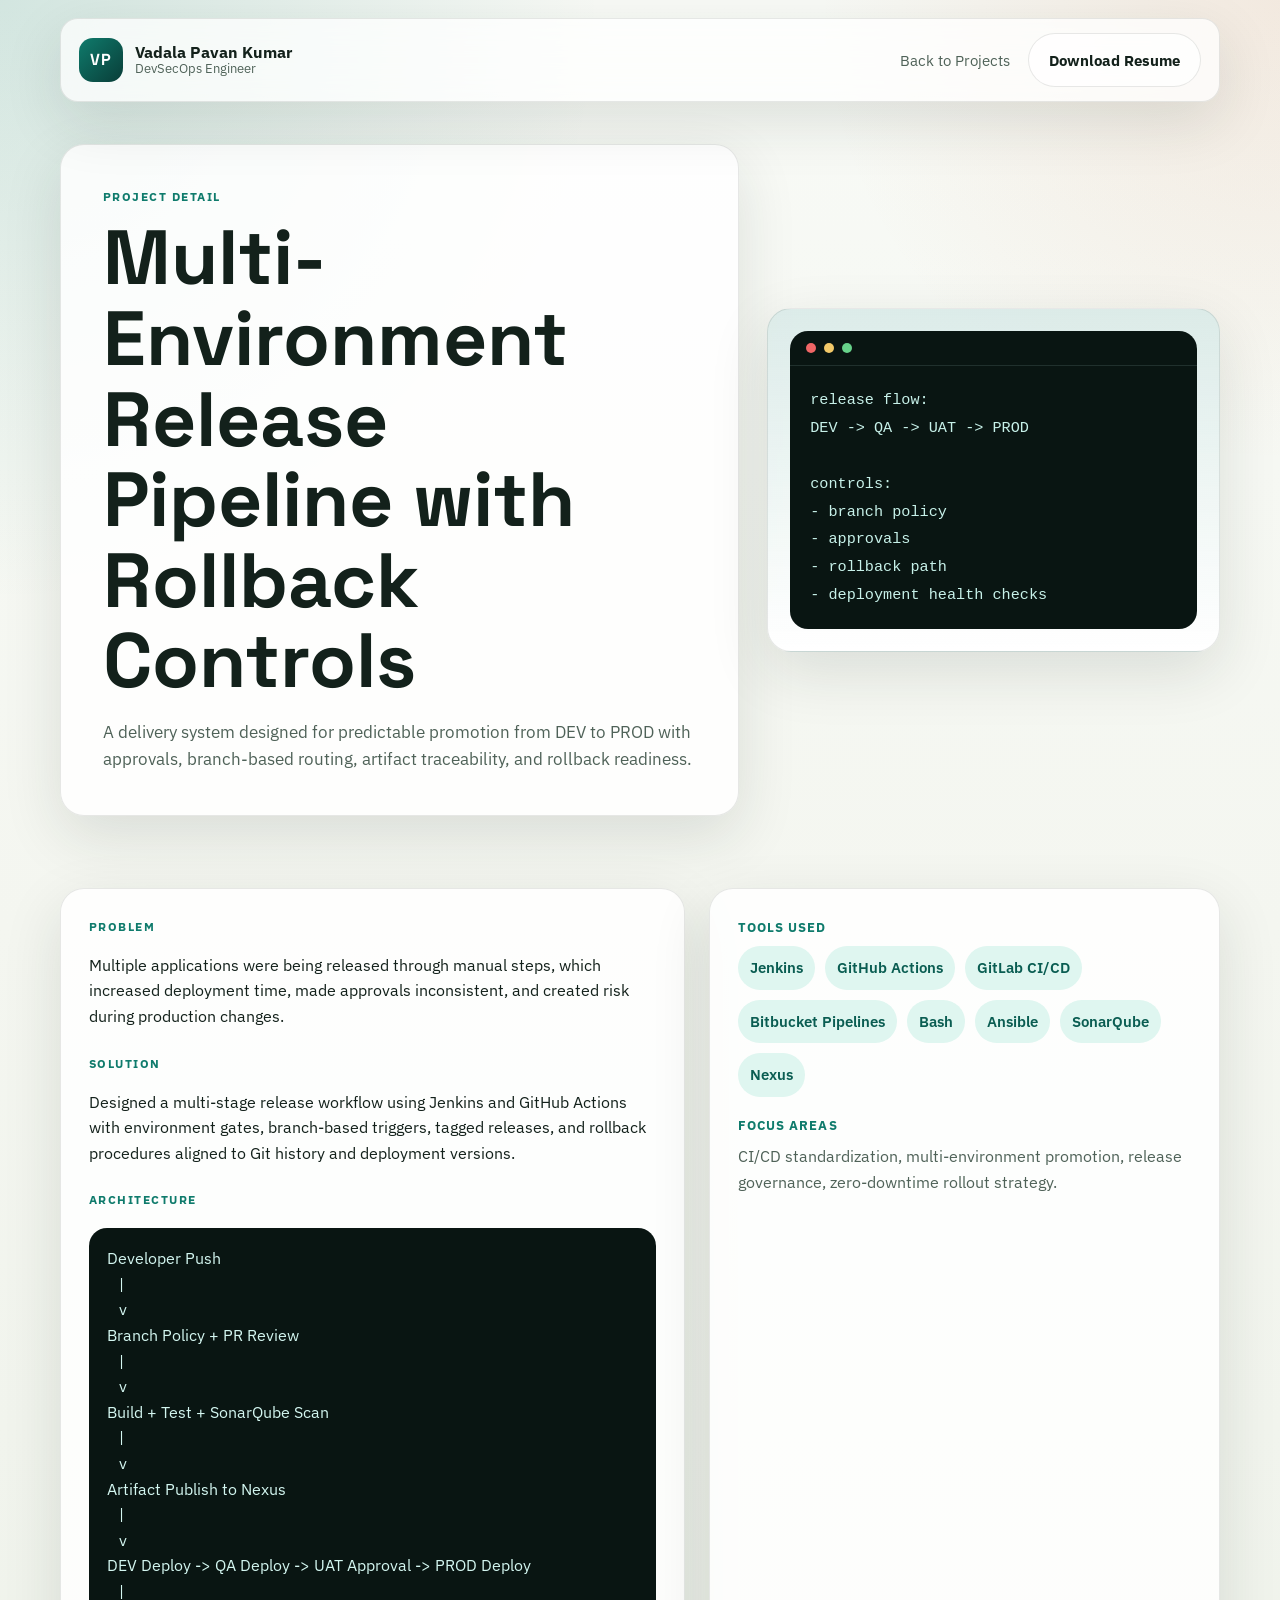
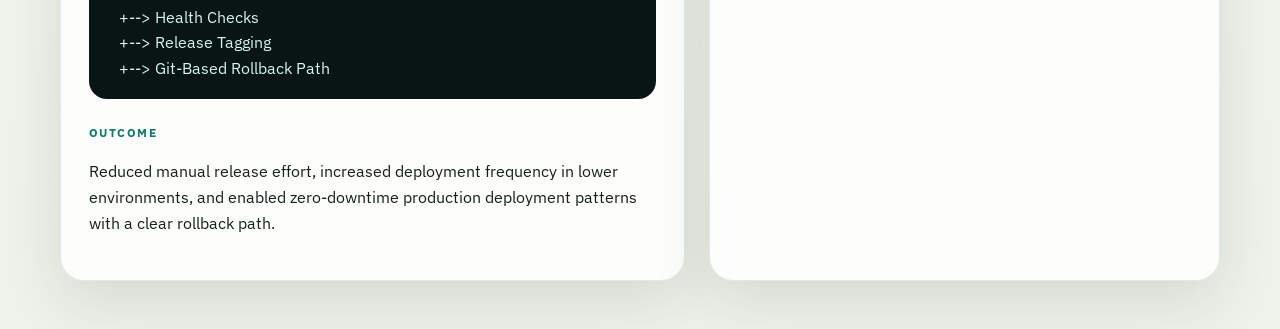
==== projects/cicd-pipeline/index.html @ 9740963d "Fix GitHub Pages structure" ====
<!DOCTYPE html>
<html lang="en">
<head>
  <meta charset="UTF-8">
  <meta name="viewport" content="width=device-width, initial-scale=1.0">
  <meta name="description" content="CI/CD pipeline project by Vadala Pavan Kumar.">
  <title>CI/CD Pipeline System | Vadala Pavan Kumar</title>
  <link rel="preconnect" href="https://fonts.googleapis.com">
  <link rel="preconnect" href="https://fonts.gstatic.com" crossorigin>
  <link href="https://fonts.googleapis.com/css2?family=IBM+Plex+Sans:wght@400;500;600;700&family=Space+Grotesk:wght@500;700&display=swap" rel="stylesheet">
  <link rel="stylesheet" href="../../assets/css/main.css">
</head>
<body data-page="project" data-project="cicd-pipeline">
  <div class="site-shell">
    <header class="topbar">
      <a class="brand" href="../../index.html">
        <span class="brand-mark">VP</span>
        <span class="brand-copy">
          <strong>Vadala Pavan Kumar</strong>
          <span>DevSecOps Engineer</span>
        </span>
      </a>
      <nav class="site-nav open">
        <a href="../../index.html#projects">Back to Projects</a>
        <a href="../../resume.pdf" download class="btn">Download Resume</a>
      </nav>
    </header>

    <main>
      <section class="hero project-hero section">
        <div class="hero-copy">
          <p class="eyebrow">Project Detail</p>
          <h1 data-project="title"></h1>
          <p class="hero-tagline" data-project="summary"></p>
        </div>
        <aside class="hero-panel">
          <div class="terminal-card">
            <div class="terminal-head">
              <span></span>
              <span></span>
              <span></span>
            </div>
            <pre class="terminal-body"><code>release flow:
DEV -> QA -> UAT -> PROD

controls:
- branch policy
- approvals
- rollback path
- deployment health checks</code></pre>
          </div>
        </aside>
      </section>

      <section class="section">
        <div class="project-layout">
          <article class="project-body">
            <p class="eyebrow">Problem</p>
            <p data-project="problem"></p>
            <p class="eyebrow" style="margin-top:24px;">Solution</p>
            <p data-project="solution"></p>
            <p class="eyebrow" style="margin-top:24px;">Architecture</p>
            <div class="architecture"><code data-project="architecture"></code></div>
            <p class="eyebrow" style="margin-top:24px;">Outcome</p>
            <p data-project="outcome"></p>
          </article>

          <aside class="project-side">
            <dl>
              <dt>Tools Used</dt>
              <dd>
                <div class="project-tools" data-project="tools"></div>
              </dd>
              <dt>Focus Areas</dt>
              <dd>CI/CD standardization, multi-environment promotion, release governance, zero-downtime rollout strategy.</dd>
            </dl>
          </aside>
        </div>
      </section>
    </main>
  </div>

  <script src="../../assets/js/main.js" defer></script>
</body>
</html>
---- assets/css/main.css ----
:root {
  --bg: #f4f6f0;
  --panel: rgba(255, 255, 255, 0.84);
  --panel-strong: #ffffff;
  --text: #13211b;
  --muted: #4f6258;
  --line: rgba(19, 33, 27, 0.1);
  --accent: #0f7b6c;
  --accent-strong: #0a5d52;
  --accent-soft: #dff6f0;
  --warm: #c96f3b;
  --shadow: 0 20px 60px rgba(26, 42, 33, 0.12);
  --radius: 24px;
  --max-width: 1160px;
}

* {
  box-sizing: border-box;
}

html {
  scroll-behavior: smooth;
}

body {
  margin: 0;
  font-family: "IBM Plex Sans", sans-serif;
  color: var(--text);
  background:
    radial-gradient(circle at top left, rgba(15, 123, 108, 0.16), transparent 26%),
    radial-gradient(circle at top right, rgba(201, 111, 59, 0.12), transparent 20%),
    linear-gradient(180deg, #f8faf6 0%, var(--bg) 48%, #eef2ea 100%);
  line-height: 1.6;
}

img {
  max-width: 100%;
  display: block;
}

a {
  color: inherit;
  text-decoration: none;
}

.site-shell {
  width: min(calc(100% - 32px), var(--max-width));
  margin: 0 auto;
  padding-bottom: 48px;
}

.topbar {
  position: sticky;
  top: 12px;
  z-index: 20;
  display: flex;
  align-items: center;
  justify-content: space-between;
  gap: 24px;
  margin: 18px 0 0;
  padding: 14px 18px;
  border: 1px solid var(--line);
  border-radius: 18px;
  background: rgba(255, 255, 255, 0.72);
  backdrop-filter: blur(16px);
  box-shadow: var(--shadow);
}

.brand {
  display: flex;
  align-items: center;
  gap: 12px;
}

.brand-mark {
  display: inline-flex;
  align-items: center;
  justify-content: center;
  width: 44px;
  height: 44px;
  border-radius: 14px;
  background: linear-gradient(135deg, var(--accent) 0%, #093d38 100%);
  color: #fff;
  font-family: "Space Grotesk", sans-serif;
  font-weight: 700;
  letter-spacing: 0.04em;
}

.brand-copy {
  display: flex;
  flex-direction: column;
  line-height: 1.15;
}

.brand-copy strong {
  font-size: 0.98rem;
}

.brand-copy span:last-child {
  color: var(--muted);
  font-size: 0.84rem;
}

.site-nav {
  display: flex;
  align-items: center;
  gap: 18px;
  font-size: 0.95rem;
  color: var(--muted);
}

.site-nav a:hover,
.site-nav a:focus-visible {
  color: var(--accent);
}

.nav-toggle {
  display: none;
  border: 0;
  background: transparent;
  padding: 0;
}

.nav-toggle span {
  display: block;
  width: 24px;
  height: 2px;
  background: var(--text);
  margin: 5px 0;
}

.section {
  padding: 72px 0 0;
}

.hero {
  display: grid;
  grid-template-columns: 1.2fr 0.8fr;
  gap: 28px;
  align-items: center;
  min-height: calc(100vh - 120px);
}

.hero-copy,
.hero-panel,
.about-card,
.contact-card,
.timeline-item,
.skill-group,
.project-card,
.achievement-card {
  border: 1px solid var(--line);
  border-radius: var(--radius);
  background: var(--panel);
  box-shadow: var(--shadow);
}

.hero-copy {
  padding: 42px;
}

.hero-panel {
  padding: 22px;
  background:
    linear-gradient(180deg, rgba(15, 123, 108, 0.14), rgba(255, 255, 255, 0.76)),
    var(--panel);
}

.eyebrow {
  margin: 0 0 10px;
  color: var(--accent);
  text-transform: uppercase;
  letter-spacing: 0.12em;
  font-size: 0.78rem;
  font-weight: 700;
}

h1,
h2,
h3 {
  margin: 0;
  font-family: "Space Grotesk", sans-serif;
  line-height: 1.05;
}

h1 {
  font-size: clamp(2.6rem, 6vw, 4.8rem);
}

h2 {
  font-size: clamp(1.8rem, 4vw, 3rem);
}

.hero-title {
  margin: 16px 0 0;
  font-size: 1.18rem;
  font-weight: 600;
  color: var(--warm);
}

.hero-tagline {
  margin: 18px 0 0;
  max-width: 640px;
  font-size: 1.05rem;
  color: var(--muted);
}

.hero-actions {
  display: flex;
  flex-wrap: wrap;
  gap: 14px;
  margin-top: 28px;
}

.button {
  display: inline-flex;
  align-items: center;
  justify-content: center;
  min-width: 170px;
  padding: 14px 20px;
  border-radius: 999px;
  border: 1px solid transparent;
  font-weight: 700;
  transition: transform 0.2s ease, border-color 0.2s ease, background 0.2s ease;
}

.button:hover,
.button:focus-visible {
  transform: translateY(-2px);
}

.button.primary {
  background: linear-gradient(135deg, var(--accent) 0%, var(--accent-strong) 100%);
  color: #fff;
}

.button.secondary {
  border-color: var(--line);
  background: rgba(255, 255, 255, 0.7);
}

.btn {
  display: inline-flex;
  align-items: center;
  justify-content: center;
  min-width: 170px;
  padding: 14px 20px;
  border-radius: 999px;
  border: 1px solid var(--line);
  background: rgba(255, 255, 255, 0.7);
  color: var(--text);
  font-weight: 700;
  transition: transform 0.2s ease, border-color 0.2s ease, background 0.2s ease;
}

.btn:hover,
.btn:focus-visible {
  transform: translateY(-2px);
  border-color: rgba(15, 123, 108, 0.3);
}

.hero-stats {
  display: grid;
  grid-template-columns: repeat(3, minmax(0, 1fr));
  gap: 14px;
  margin: 30px 0 0;
}

.hero-stats div {
  padding: 16px;
  border-radius: 18px;
  background: var(--panel-strong);
  border: 1px solid var(--line);
}

.hero-stats dt {
  font-family: "Space Grotesk", sans-serif;
  font-size: 1.4rem;
  font-weight: 700;
}

.hero-stats dd {
  margin: 6px 0 0;
  color: var(--muted);
  font-size: 0.92rem;
}

.terminal-card {
  overflow: hidden;
  border-radius: 18px;
  background: #091512;
  color: #c7f1e9;
}

.terminal-head {
  display: flex;
  gap: 8px;
  padding: 12px 16px;
  border-bottom: 1px solid rgba(199, 241, 233, 0.12);
}

.terminal-head span {
  width: 10px;
  height: 10px;
  border-radius: 999px;
}

.terminal-head span:nth-child(1) {
  background: #f06666;
}

.terminal-head span:nth-child(2) {
  background: #f3c969;
}

.terminal-head span:nth-child(3) {
  background: #67d28a;
}

.terminal-body {
  margin: 0;
  padding: 20px;
  white-space: pre-wrap;
  font-family: "IBM Plex Sans", monospace;
  font-size: 0.95rem;
  line-height: 1.7;
}

.section-heading {
  display: flex;
  align-items: end;
  justify-content: space-between;
  gap: 24px;
  margin-bottom: 24px;
}

.about-card,
.contact-card {
  padding: 30px;
}

.about-card p,
.contact-intro {
  margin: 0;
  font-size: 1.05rem;
  color: var(--muted);
}

.skill-groups,
.project-grid,
.achievement-grid {
  display: grid;
  grid-template-columns: repeat(3, minmax(0, 1fr));
  gap: 20px;
}

.skill-group,
.project-card,
.achievement-card {
  padding: 24px;
}

.skill-group h3,
.project-card h3,
.achievement-card h3,
.timeline-header h3 {
  font-size: 1.3rem;
  margin-bottom: 12px;
}

.chip-list,
.project-tools,
.contact-list {
  display: flex;
  flex-wrap: wrap;
  gap: 10px;
}

.chip,
.project-tools span,
.contact-item {
  display: inline-flex;
  align-items: center;
  gap: 8px;
  padding: 10px 12px;
  border-radius: 999px;
  background: var(--accent-soft);
  color: var(--accent-strong);
  font-size: 0.92rem;
  font-weight: 600;
}

.timeline {
  display: grid;
  gap: 18px;
}

.timeline-item {
  padding: 28px;
}

.timeline-header {
  display: flex;
  align-items: start;
  justify-content: space-between;
  gap: 20px;
}

.timeline-meta {
  color: var(--muted);
  font-size: 0.95rem;
}

.timeline-projects {
  margin: 12px 0 0;
  color: var(--warm);
  font-weight: 600;
}

.impact-list,
.project-body ul,
.contact-list {
  margin: 18px 0 0;
  padding: 0;
  list-style: none;
}

.impact-list li,
.project-body li {
  position: relative;
  padding-left: 18px;
  margin-top: 10px;
  color: var(--muted);
}

.impact-list li::before,
.project-body li::before {
  content: "";
  position: absolute;
  left: 0;
  top: 11px;
  width: 8px;
  height: 8px;
  border-radius: 999px;
  background: var(--accent);
}

.project-card {
  display: flex;
  flex-direction: column;
  gap: 16px;
  transition: transform 0.25s ease, box-shadow 0.25s ease, border-color 0.25s ease;
}

.project-card:hover,
.project-card:focus-within {
  transform: translateY(-6px);
  border-color: rgba(15, 123, 108, 0.26);
  box-shadow: 0 26px 64px rgba(15, 123, 108, 0.16);
}

.project-card p,
.achievement-card p {
  margin: 0;
  color: var(--muted);
}

.project-card .button-link {
  display: inline-flex;
  align-items: center;
  gap: 8px;
  margin-top: auto;
  color: var(--accent);
  font-weight: 700;
}

.achievement-card {
  background:
    linear-gradient(180deg, rgba(201, 111, 59, 0.08), rgba(255, 255, 255, 0.88)),
    var(--panel);
}

.contact-card {
  display: grid;
  grid-template-columns: 1.1fr 0.9fr;
  gap: 22px;
}

.resume-card {
  display: grid;
  grid-template-columns: 1.1fr auto;
  align-items: center;
  gap: 24px;
  padding: 30px;
  border: 1px solid var(--line);
  border-radius: var(--radius);
  background: var(--panel);
  box-shadow: var(--shadow);
}

.resume-card img {
  border-radius: 18px;
  border: 1px solid var(--line);
  background: #fff;
  padding: 12px;
}

.resume-copy {
  margin: 12px 0 0;
  color: var(--muted);
}

.contact-list {
  margin: 0;
}

.contact-item {
  background: var(--panel-strong);
  border: 1px solid var(--line);
}

.footer {
  padding: 38px 0 12px;
  color: var(--muted);
  text-align: center;
}

.project-hero {
  padding-top: 42px;
  min-height: auto;
}

.project-layout {
  display: grid;
  grid-template-columns: 1.1fr 0.9fr;
  gap: 24px;
}

.project-body,
.project-side {
  padding: 28px;
  border: 1px solid var(--line);
  border-radius: var(--radius);
  background: var(--panel);
  box-shadow: var(--shadow);
}

.project-side dl {
  margin: 0;
}

.project-side dt {
  font-size: 0.84rem;
  text-transform: uppercase;
  letter-spacing: 0.08em;
  color: var(--accent);
  font-weight: 700;
  margin-top: 18px;
}

.project-side dt:first-child {
  margin-top: 0;
}

.project-side dd {
  margin: 8px 0 0;
  color: var(--muted);
}

.architecture {
  margin-top: 18px;
  padding: 18px;
  border-radius: 18px;
  background: #091512;
  color: #d3f6f0;
  overflow-x: auto;
}

.architecture code {
  font-family: "IBM Plex Sans", monospace;
  white-space: pre;
}

@media (max-width: 980px) {
  .hero,
  .project-layout,
  .contact-card,
  .resume-card,
  .skill-groups,
  .project-grid,
  .achievement-grid {
    grid-template-columns: 1fr;
  }

  .hero {
    min-height: auto;
    padding-top: 48px;
  }

  .hero-copy {
    padding: 30px;
  }
}

@media (max-width: 760px) {
  .site-shell {
    width: min(calc(100% - 20px), var(--max-width));
  }

  .topbar {
    flex-wrap: wrap;
  }

  .nav-toggle {
    display: inline-block;
    margin-left: auto;
  }

  .site-nav {
    display: none;
    width: 100%;
    flex-direction: column;
    align-items: flex-start;
    padding-top: 8px;
  }

  .site-nav.open {
    display: flex;
  }

  .hero-stats {
    grid-template-columns: 1fr;
  }

  .section {
    padding-top: 56px;
  }

  .section-heading {
    align-items: start;
    flex-direction: column;
  }
}
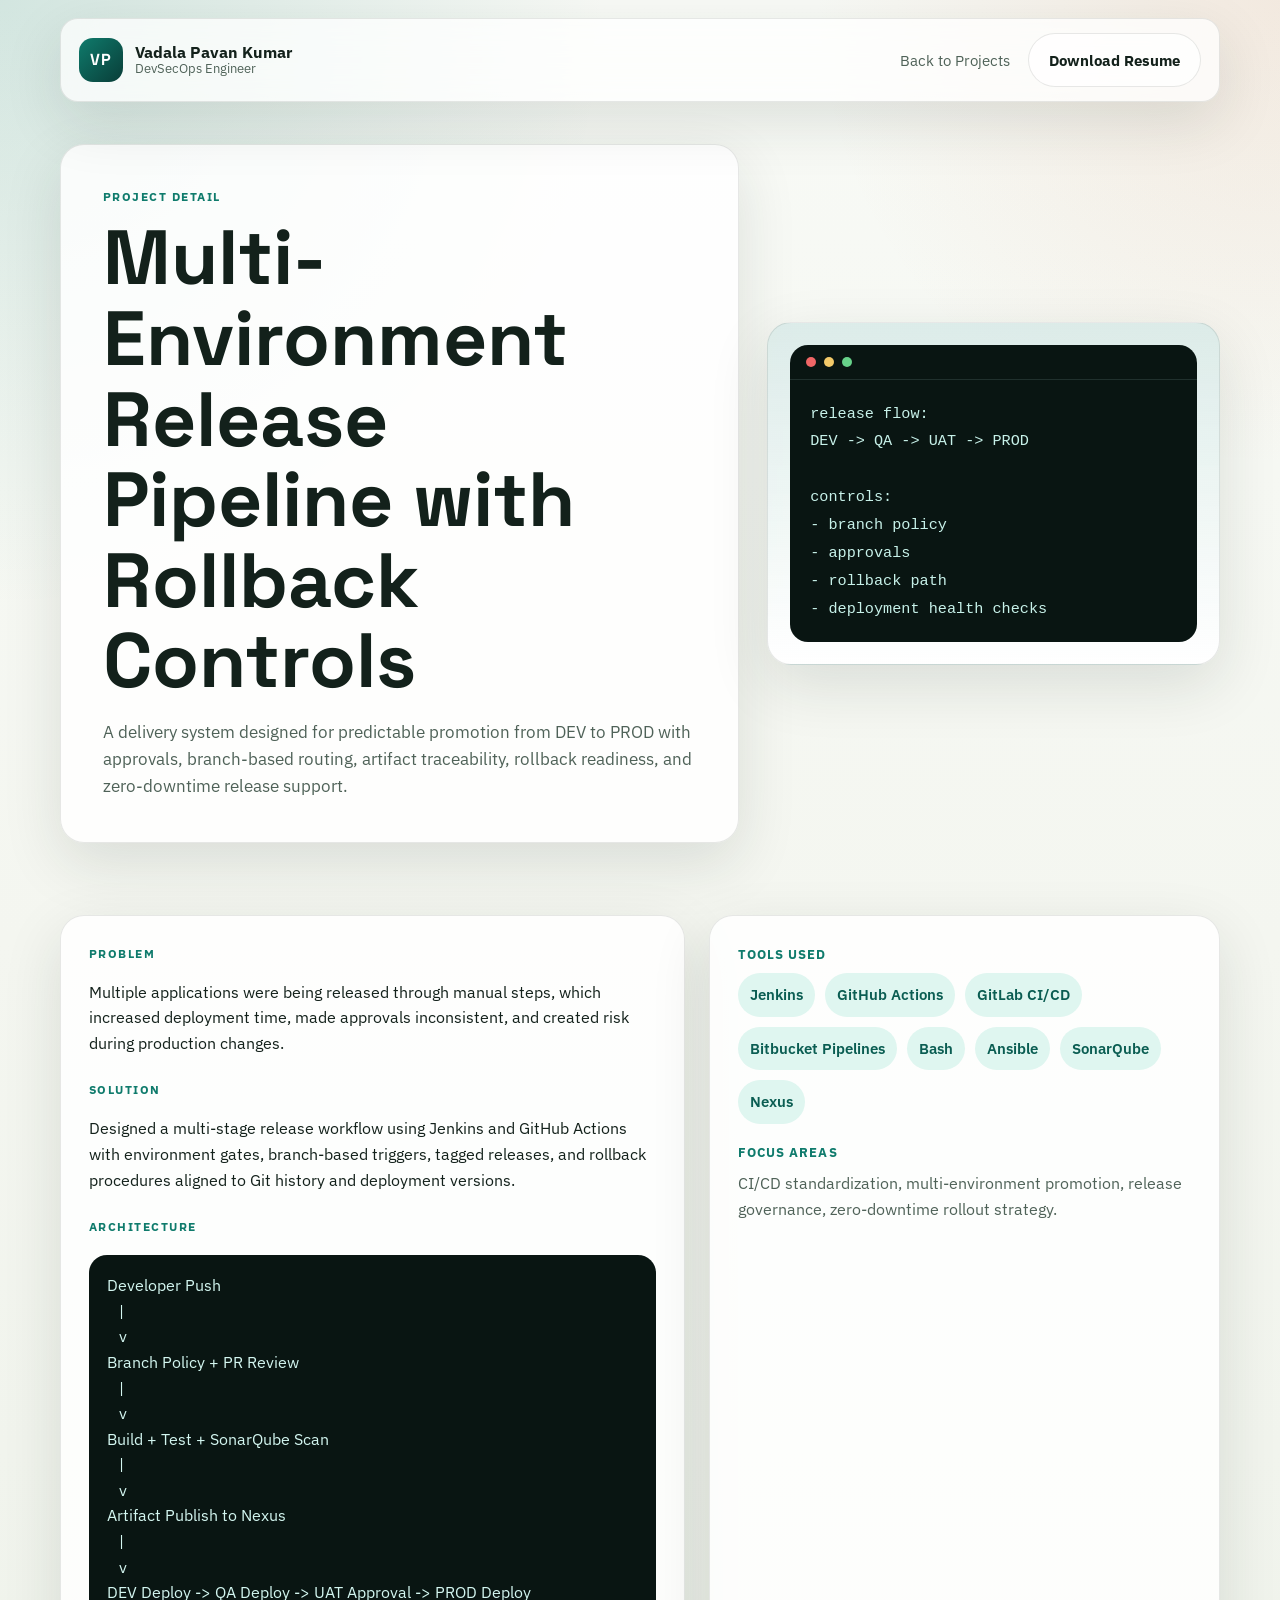
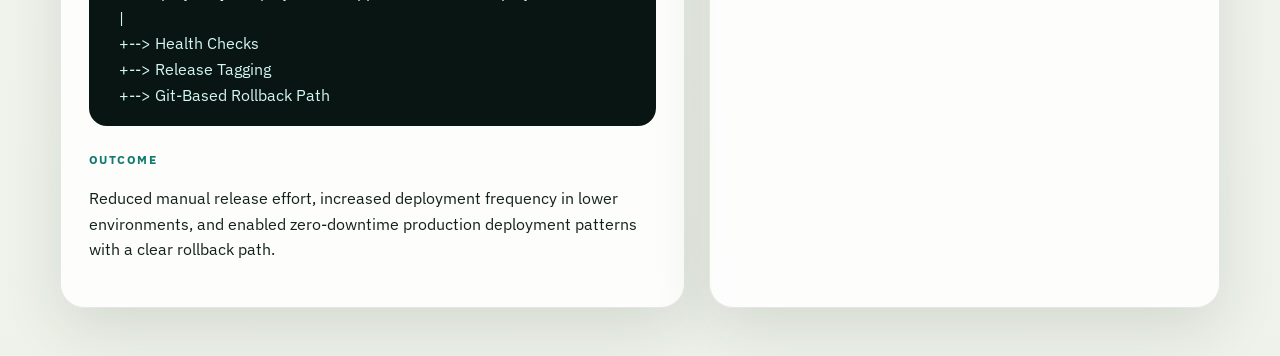
==== commit 96ff955d: "Updated the resume gaps and views 03" ====
--- a/projects/cicd-pipeline/index.html
+++ b/projects/cicd-pipeline/index.html
@@ -22,7 +22,7 @@
       </a>
       <nav class="site-nav open">
         <a href="../../index.html#projects">Back to Projects</a>
-        <a href="../../resume.pdf" download class="btn">Download Resume</a>
+        <a href="../../resume-20260420.pdf" download class="btn">Download Resume</a>
       </nav>
     </header>
 
--- a/assets/css/main.css
+++ b/assets/css/main.css
@@ -131,6 +131,7 @@
 
 .section {
   padding: 72px 0 0;
+  scroll-margin-top: 110px;
 }
 
 .hero {
